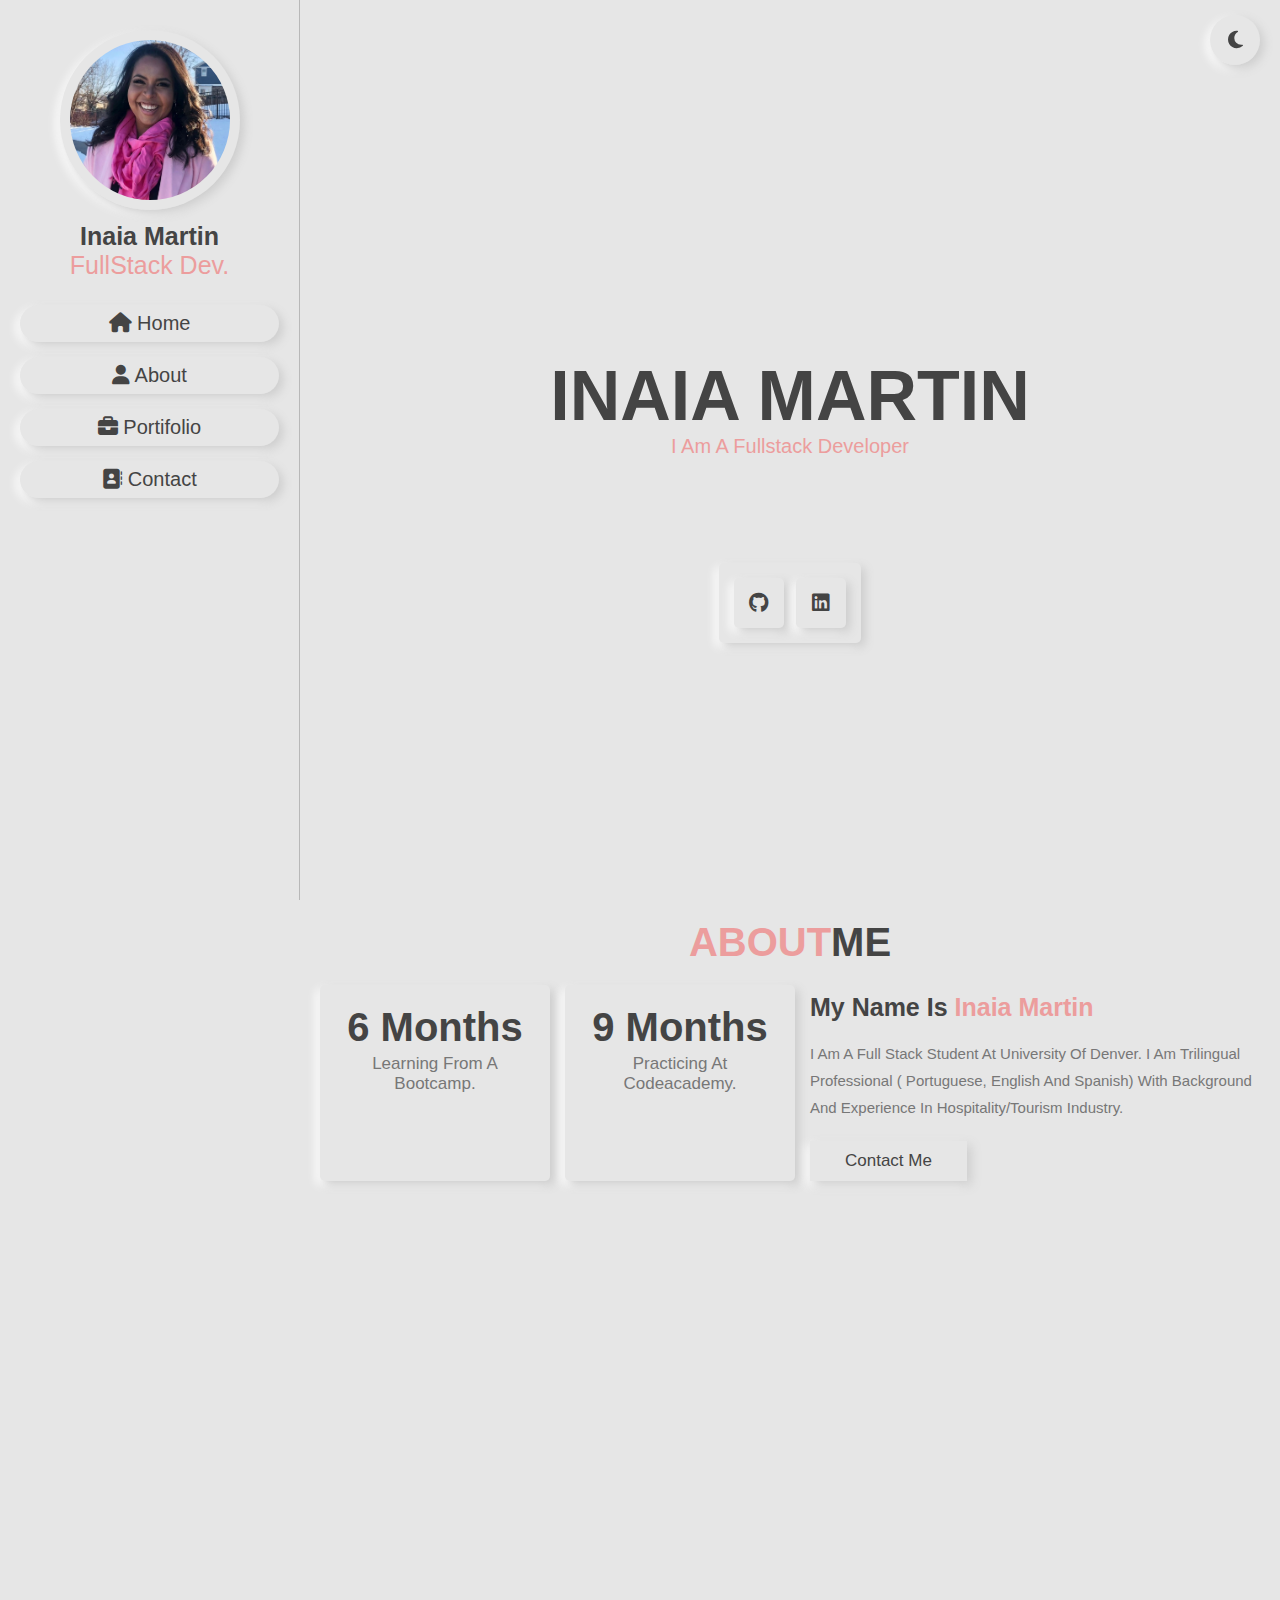
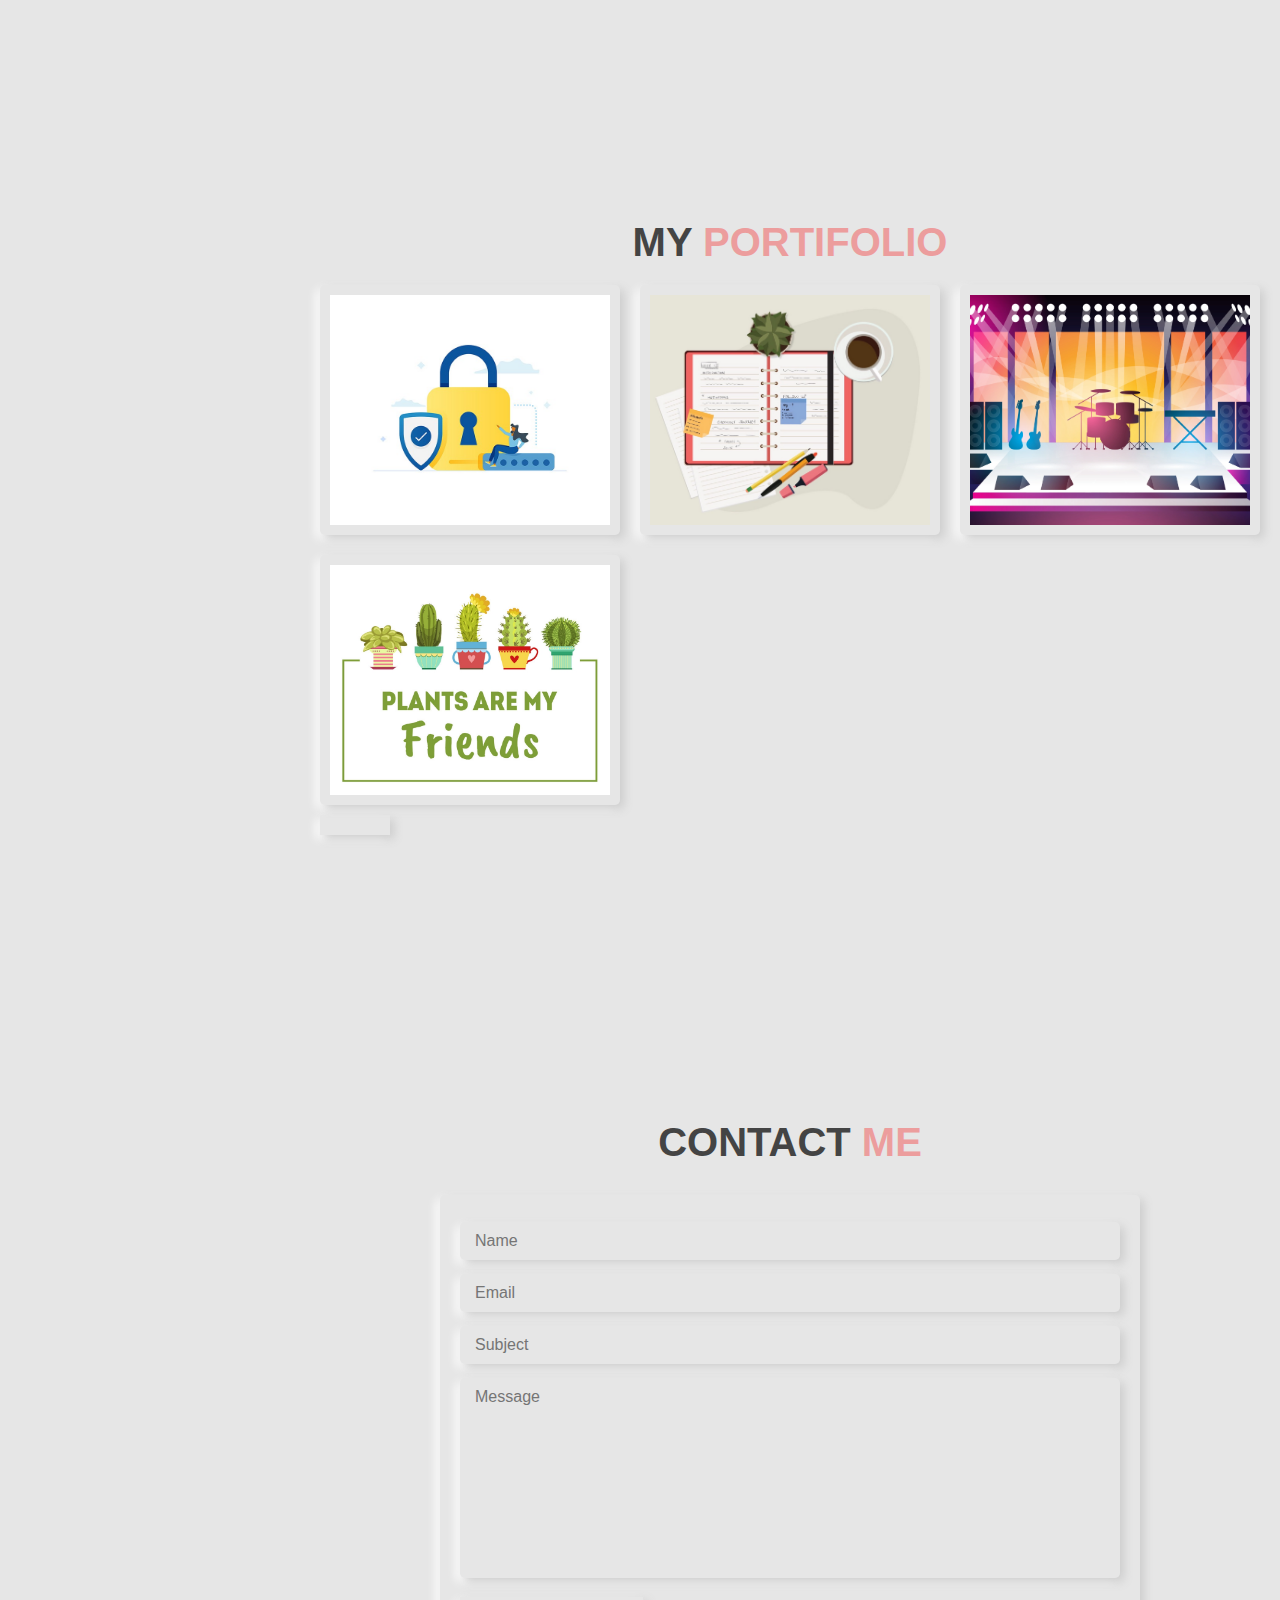
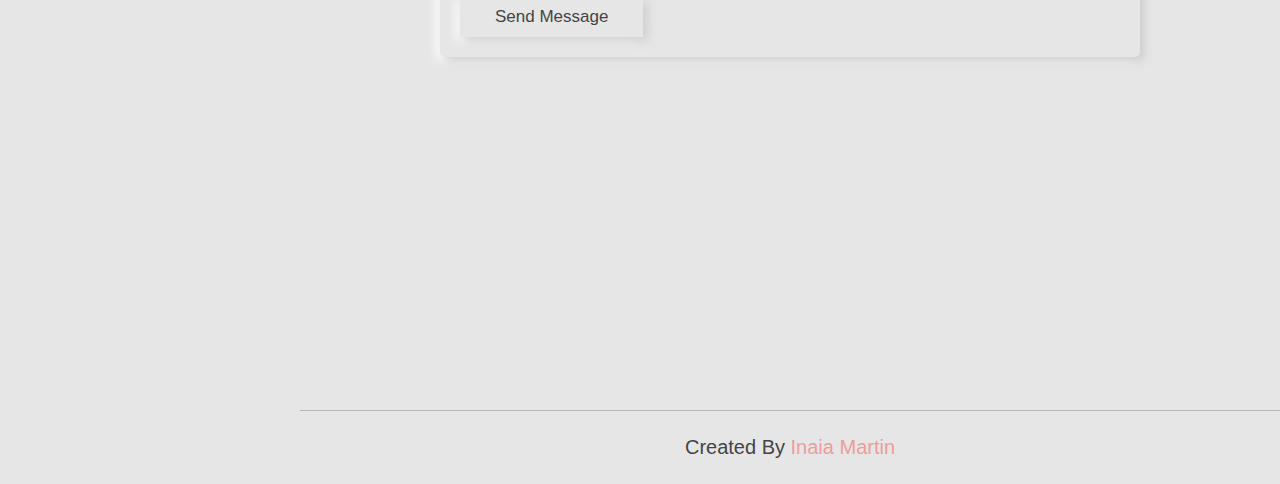
==== home.html @ fce3583e "updated files/folders" ====
<!DOCTYPE html>
<html lang="en">
<head>
    <meta charset="UTF-8">
    <meta http-equiv="X-UA-Compatible" content="IE=edge">
    <meta name="viewport" content="width=device-width, initial-scale=1.0">
    <title>Home</title>
  <!-- custom css file link  -->
    <link rel="stylesheet" href="css/style.css">

    <!-- font link-->
    <link rel="stylesheet"  href="https://cdnjs.cloudflare.com/ajax/libs/font-awesome/6.1.1/css/all.min.css">
</head>

<body>

<!-- header section-->

<header class="header">

<div class="user">
    <img src="./images/inaia.jpeg" alt ="">
    <h3>Inaia Martin</h3>
    <p>FullStack Dev.</p>
</div>
    <nav class ="navbar">
        <a href="#home"> <i class="fas fa-home"></i><span>                                        Home</span></a>
        <a href="#about"> <i class="fas fa-user"></i><span>                                      About</span></a>
        <a href="#portifolio"> <i class="fas fa-briefcase"></i><span>                            Portifolio</span></a>
        <a href="#contact"> <i class="fas fa-address-book"></i><span>                            Contact</span></a>
    </nav>
</header>

<div id="menu-btn" class="fas fa-bars"></div>

<!-- theme toggler -->
<div id="theme-toggler" class="fas fa-moon"></div>

<!-- home section -->
<section class="home" id="home">

    <div class="content">
        <h3> Inaia Martin</h3>
        <p>I am a fullstack developer</p>
        <a href="#home"></a>
    </div>

<div class="share">
    <a href="https://github.com/InaiaK" target="_blank" class="fab fa-github"></a>
    <a href="https://www.linkedin.com/in/inai%C3%A1-m-52660b16a/" target="_blank" class="fab fa-linkedin"></a>
</div>
</section>

<!-- About section -->

<section class="about" id="about">

    <h1 class="heading"><span>About</span>me</h1>

    <div class="row">
        <div class="box-container">
            <div class="box">
                <h3>6 months</h3>
                <p>learning from a bootcamp. </p>
                </div>
                <div class="box">
                    <h3>9 months</h3>
                    <p>practicing at Codeacademy.</p>
                    </div>
                    <div class="content">
                        <h3>my name is <span>Inaia Martin</span></h3>
                <p> I am a full stack student at University of Denver.
                    I am trilingual professional ( Portuguese, English and Spanish) with background and experience in hospitality/tourism industry.</p>
                    <a href="#about" class="btn">contact me</a>
                    </div>
            </div>
        </div>
    </div>
</section>

<!-- Portifolio section -->

<section class="portifolio" id="portifolio">

    <h1 class="heading"> my <span>portifolio</span></h1>

    <div class="box-container">

        <div class="box">
            <img src="images/password.jpeg" alt="password">
            <div class="content">
                <h3>
              <a href="https://inaiak.github.io/Password-generator/" target="_blank">Password-generator</a>
              <a href="https://github.com/InaiaK/Password-generator" target="_blank">(repo link)</a>
            </h3>
        </div>
        </div>
            <div class="box">
                <img src="images/notetaker.jpeg" alt="notetaker">
                <div class="content">
                    <h3>
                  <a href="https://tranquil-dawn-45157.herokuapp.com/" target="_blank">Note taker</a>
                  <a href="https://github.com/InaiaK/Note-Taker" target="_blank">(repo link)</a>
                </h3>
                </div>
            </div>


                <div class="box">
                    <img src="images/event2.webp" alt="event">
                    <div class="content">
                        <h3>
                      <a href="https://inaiak.github.io/eventListener/" target="_blank">eventListner</a>
                      <a href="https://github.com/InaiaK/eventListener" target="_blank">(repo link)</a>
                    </h3>
                    </div>
                </div>

                    <div class="box">
                        <img src="images/plants.jpg" alt="plants">
                        <div class="content">
                            <h3>
                          <a href=" https://plant-friend.herokuapp.com/" target="_blank">Plant Friend</a>
                          <a href="https://github.com/InaiaK/PlantFriend" target="_blank">(repo link)</a>
                        </h3>
                        </div>
                    </div>
    </div>
    <a href="#portifolio" class="btn"></a>
</section>


<!-- Contact section -->


<section class="contact" id="contact">

    <h1 class="heading"> contact <span>me </span></h1>

    <form action="https://formsubmit.co/inaia5martin@gmail.com" method="POST" enctype="text/plain">  
        <input type="text" name="name" placeholder="Name" class="box" required>
        <input type="email" name="email" placeholder="Email" class="box" required>
        <input type="text" name="subject" placeholder="Subject" class="box" required>
        <textarea name="message" class="box" placeholder="Message" id="" cols="30" rows="10"></textarea>
        <input type="submit" value="send message" class="btn">

    </form>
    <a href="#contact"></a>
</section>

<!-- Credits section -->

<div class="credits"> created by <span>inaia martin</span></div>



    <!-- js file link-->
    <script type="text/javascript" src="script.js"></script>
</body>
</html>
---- css/style.css ----
@import url('https://fonts.googleapis.com/css2?family=Dancing+Script:wght@600&family=Hind+Siliguri:wght@300;600&family=Inspiration&family=Lobster&family=Roboto+Slab:wght@300&family=Rubik:ital,wght@0,500;1,300&display=swap');

:root{
    --pink: #ec9d9d;
    --black:#444;
    --light-color:#777;
    --bg-color:#e6e6e6;
    --border:.1rem solid rgba(0,0,0,.2);
    --box-shadow:.4rem .4rem 1rem #ccc,
                  -.4rem .4rem 1rem #fff;
    --box-shadow-inset:.4rem .4rem 1rem #ccc inset,
                 -.4rem .4rem 1rem #fff inset;
}

*{
    font-family: 'Dancing', arial;
    margin:0; padding:0;
    box-sizing: border-box;
    outline: none; border:none;
    text-decoration: none;
    text-transform: capitalize;
    transition: .2s linear;
}

html{
    font-size: 62.5% ;
    overflow-x: hidden;
    scroll-behavior: smooth;
}

body{
    background: var(--bg-color);
    padding-left: 30rem;
}

body.active{
    --black:#fff;
    --light-color:#ddd;
    --bg-color:#222;
    --border:.1rem solid rgba(0,0,0,.4);
    --box-shadow:.4rem .4rem 1rem #111,
                  -.4rem .4rem 1rem #333;
    --box-shadow-inset:.4rem .4rem 1rem #111 inset,
                 -.4rem .4rem 1rem #333 inset;

}

section{
    min-height: 100vh ;
    padding:2rem;
}

.btn{
    margin-top: 1rem;
    display:inline-block;
    padding:1rem 3.5rem;
    border-right: .5rem;
    font-size: 1.7rem;
    cursor:pointer;
    background: none;
    color:var(--black);
    box-shadow: var(--box-shadow);
}

.btn:hover{
    box-shadow: var(--box-shadow-inset);
    color:var(--pink);
}

.heading{
    text-align: center;
    font-size: 4rem;
    color:var(--black);
    text-transform: uppercase;
    padding-bottom: 2rem;
}

.heading span{
    color:var(--pink);
    text-transform: uppercase;
}

.header{
    position: fixed;
    top:0; left:0;
    z-index:999;
    background: var(--bg-color);
    width: 30rem;
    border-right: var(--border);
    height: 100%;
    padding:2rem;
    text-align: center;
}

.header .user img{
    border-radius: 50%;
    margin:1rem 0;
    border:1rem solid transparent;
    border-right: 50%;
    height: 18rem;
    width:18rem;
    box-shadow: var(--box-shadow) ;
}

.header .user h3{
    color:var(--black);
    font-size:2.5rem;
}

.header .user p{
    color:var(--pink);
    font-size:2.5rem;
}

.header .navbar{
    padding-top:1rem;
}

.header .navbar a{
    display: block;
    margin:1.5rem 0;
    padding: .7rem;
    border-radius: 5rem;
    font-size: 2rem;
    box-shadow: var(--box-shadow);
    color:var(--black);
}

.header .navbar a:hover{
    box-shadow: var(--box-shadow-inset);
}

#menu-btn{
    position: fixed;
    top:1.5rem; left: 2rem;
    z-index: 1000;
    height: 5rem;
    width: 5rem;
    line-height: 5rem;
    border-radius: 50%;
    font-size: 2rem;
    cursor: pointer;
    box-shadow: var(--box-shadow);
    text-align: center;
    color: var(--black);
    display: none;
}

#menu-btn:hover{
    color:var(--pink);
    box-shadow: var(--box-shadow-inset);
}

#theme-toggler{
    position: fixed;
    top:1.5rem; right: 2rem;
    z-index: 1000;
    height: 5rem;
    width: 5rem;
    line-height: 5rem;
    border-radius: 50%;
    font-size: 2rem;
    cursor: pointer;
    box-shadow: var(--box-shadow);
    text-align: center;
    color: var(--black);   
}


#theme-toggler:hover{
    color:var(--pink);
    box-shadow: var(--box-shadow-inset);
}

.home{
    display: flex;
    flex-flow: column;
    align-items: center;
    justify-content: center;
    text-align: center;
}

.home .content h3{
    font-size: 7rem;
    color:var(--black);
    line-height: 1.1;
    text-transform: uppercase;
}

.home .content p{
    font-size: 2rem;
    color:var(--pink);
    padding-bottom: .5rem;
}


.home .share{
    position: relative;
    top:10rem;
    border-radius: .5rem;
    box-shadow: var(--box-shadow);
    padding: 1rem;
}

.home .share a{
    height: 5rem;
    width: 5rem;
    line-height: 5rem;
    box-shadow: var(--box-shadow);
    margin:.5rem;
    font-size: 2rem;
    color:var(--black);
    border-radius: .5rem;
}

.home .share a:hover{
    box-shadow: var(--box-shadow);
    color:var(--pink);
}

.about .row{
    display: flex;
    align-items: center;
    flex-wrap: wrap-reverse;
    gap:2rem;
}

.about .row .box-container{
    flex:1 1 40rem;
    display: flex;
    gap: 1.5rem;
    flex-wrap: wrap;
}

.about .row .box-container .box{
flex:1 1 18rem;
text-align: center;
padding:2rem;
border-radius: .5rem;
box-shadow: var(--box-shadow);
}

.about .row .box-container .box h3{
    font-size: 4rem;
    color:var(--black);
    line-height: 1.1;
}

.about .row .box-container .box p{
    font-size: 1.7rem;
    color:var(--light-color);
    padding:.5rem 0;
}


.about .row .content{
    flex:1 1 40rem;
}

.about .row .content h3{
  font-size: 2.5rem;
  color:var(--black);
  line-height: 1.8;
}

.about .row .content h3 span{
    color:var(--pink);

  }

.about .row .content p{
    font-size: 1.5rem;
    color:var(--light-color);
    line-height: 1.8;
    padding:1rem 0;
  }

  .portifolio .box-container{
      display:grid;
      grid-template-columns: repeat(auto-fit,minmax(27rem,1fr));
      gap: 2rem;
  }

  .portifolio .box-container .box{
    height: 25rem;
    border-radius: .5rem;
    overflow: hidden;
    box-shadow: var(--box-shadow);
    position: relative;
    border:1rem solid transparent;
}

.portifolio .box-container .box img{
    height: 100%;
    width: 100%;
    object-fit: cover;
}

.portifolio .box-container .box .content{
position: absolute;
top:0; left:0;
height: 100%;
width: 100%;
background: var(--bg-color);
display: grid;
place-items: center;
transform: scale(0);
}
.portifolio .box-container .box:hover .content{
    transform: scale(1);

}

.portifolio .box-container .box .content .h3{
    font-size: 3rem;
    color:var(--black);
    text-transform: uppercase;
    transform: translateY(-5rem);
    opacity: 0;
    transition-delay: .3s;
}

.portifolio .box-container .box:hover .content .h3{
    transform: translateY(0rem);
    opacity: 0;
}

.contact form{
    margin: 1rem auto;
    max-width: 70rem;
    border-radius: .5rem;
    box-shadow: var(--box-shadow);
    padding:2rem;
}

.contact form .box{
    padding: 1rem 1.5rem;
    width: 100%;
    background: none;
    color:var(--black);
    font-size: 1.6rem;
    text-transform: none;
    margin:.7rem 0;
    box-shadow: var(--box-shadow);
    border-radius: .5rem;
}

.contact form textarea{
    height: 20rem;
    resize: none;

}

.contact form .box:focus{
    box-shadow: var(--box-shadow-inset);
}

.credits{
    font-size: 2rem;
    text-align: center;
    padding:2.5rem 1rem;
    margin-top: 1rem;
    border-top: var(--border);
    color:var(--black)
}

.credits span{
    color:var(--pink)
}



/* media queries */
@media (max-width:991px){

    html{
        font-size: 55% ;
    }

    body{
        padding-left: 0;
    }
    .header{
        left: -110%;
    }
    .header.active{
        left:0%;
        transition:.4s linear;
    }
    #menu-btn{
        display:initial;
    }    
}

@media (max-width:450px){
    html{
        font-size: 50% ;
    }
    .header{
        width: 100%;
        border-right: 0;
    }
}
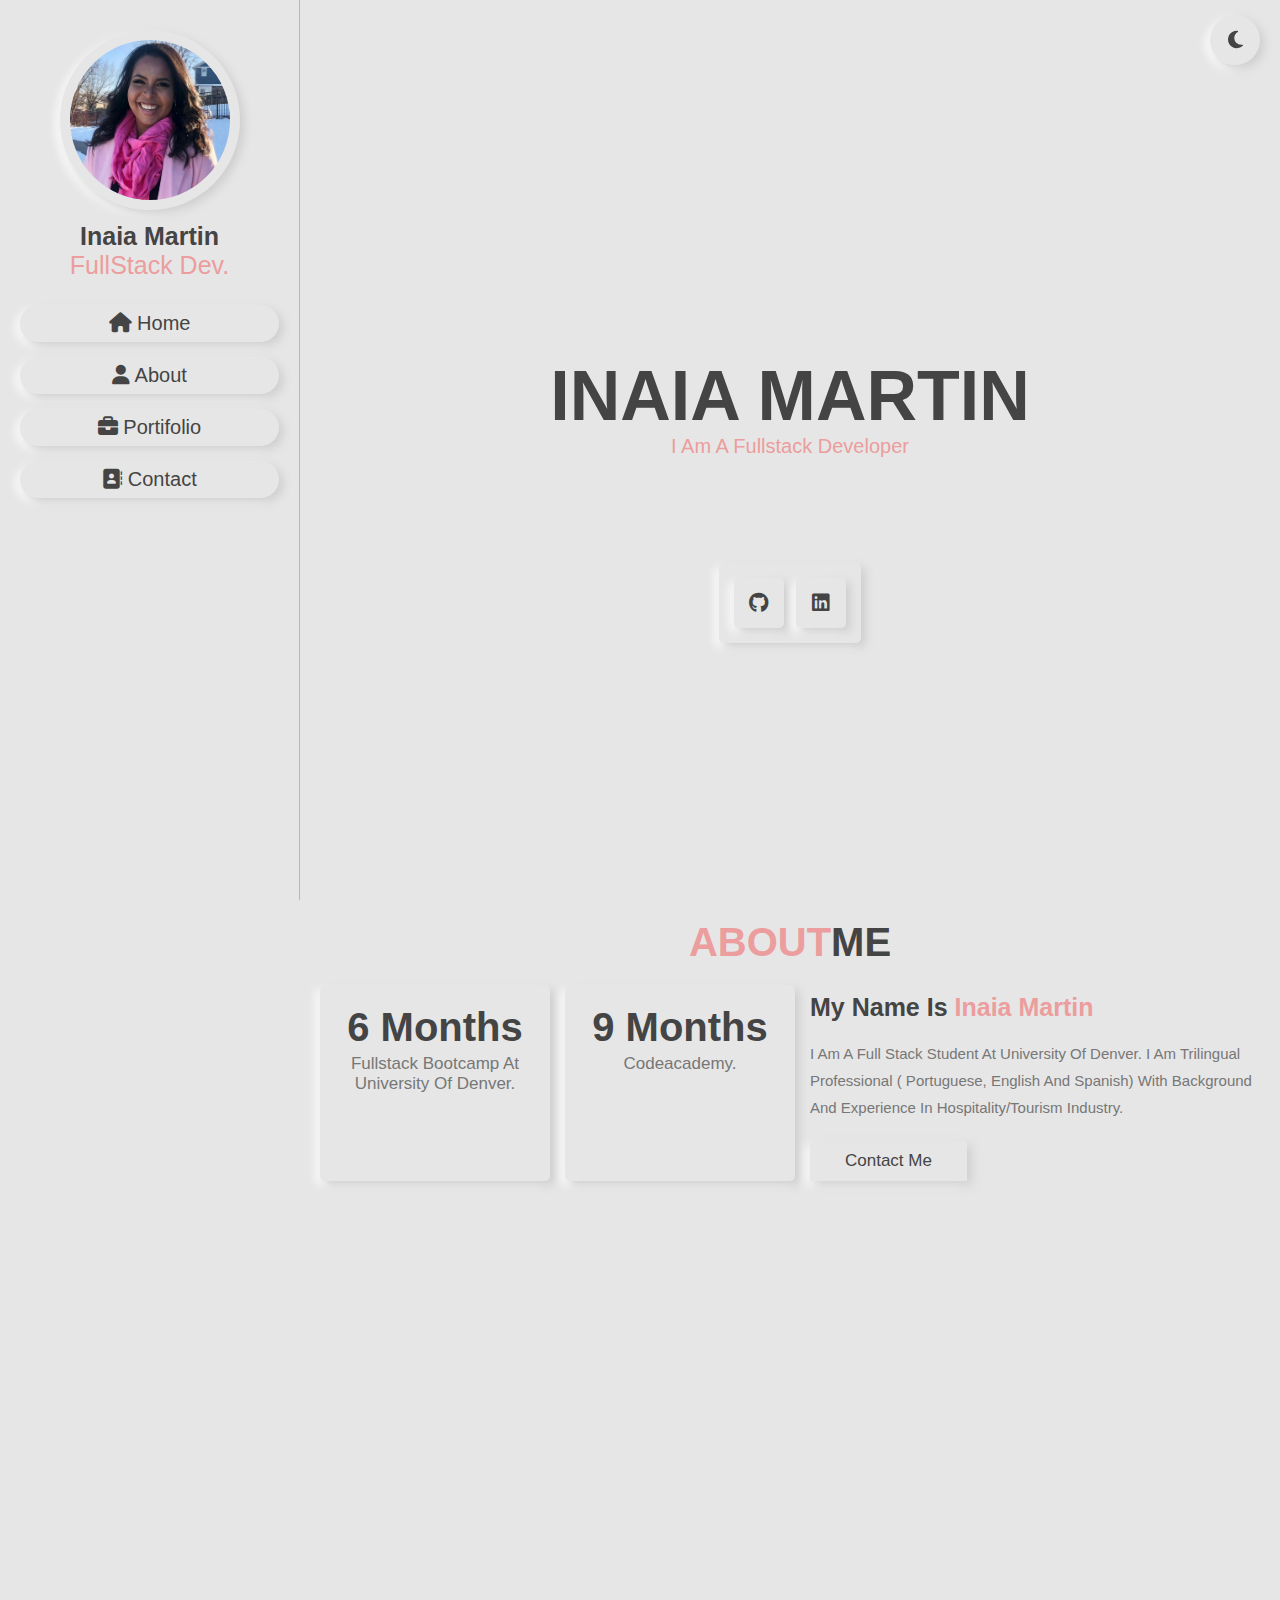
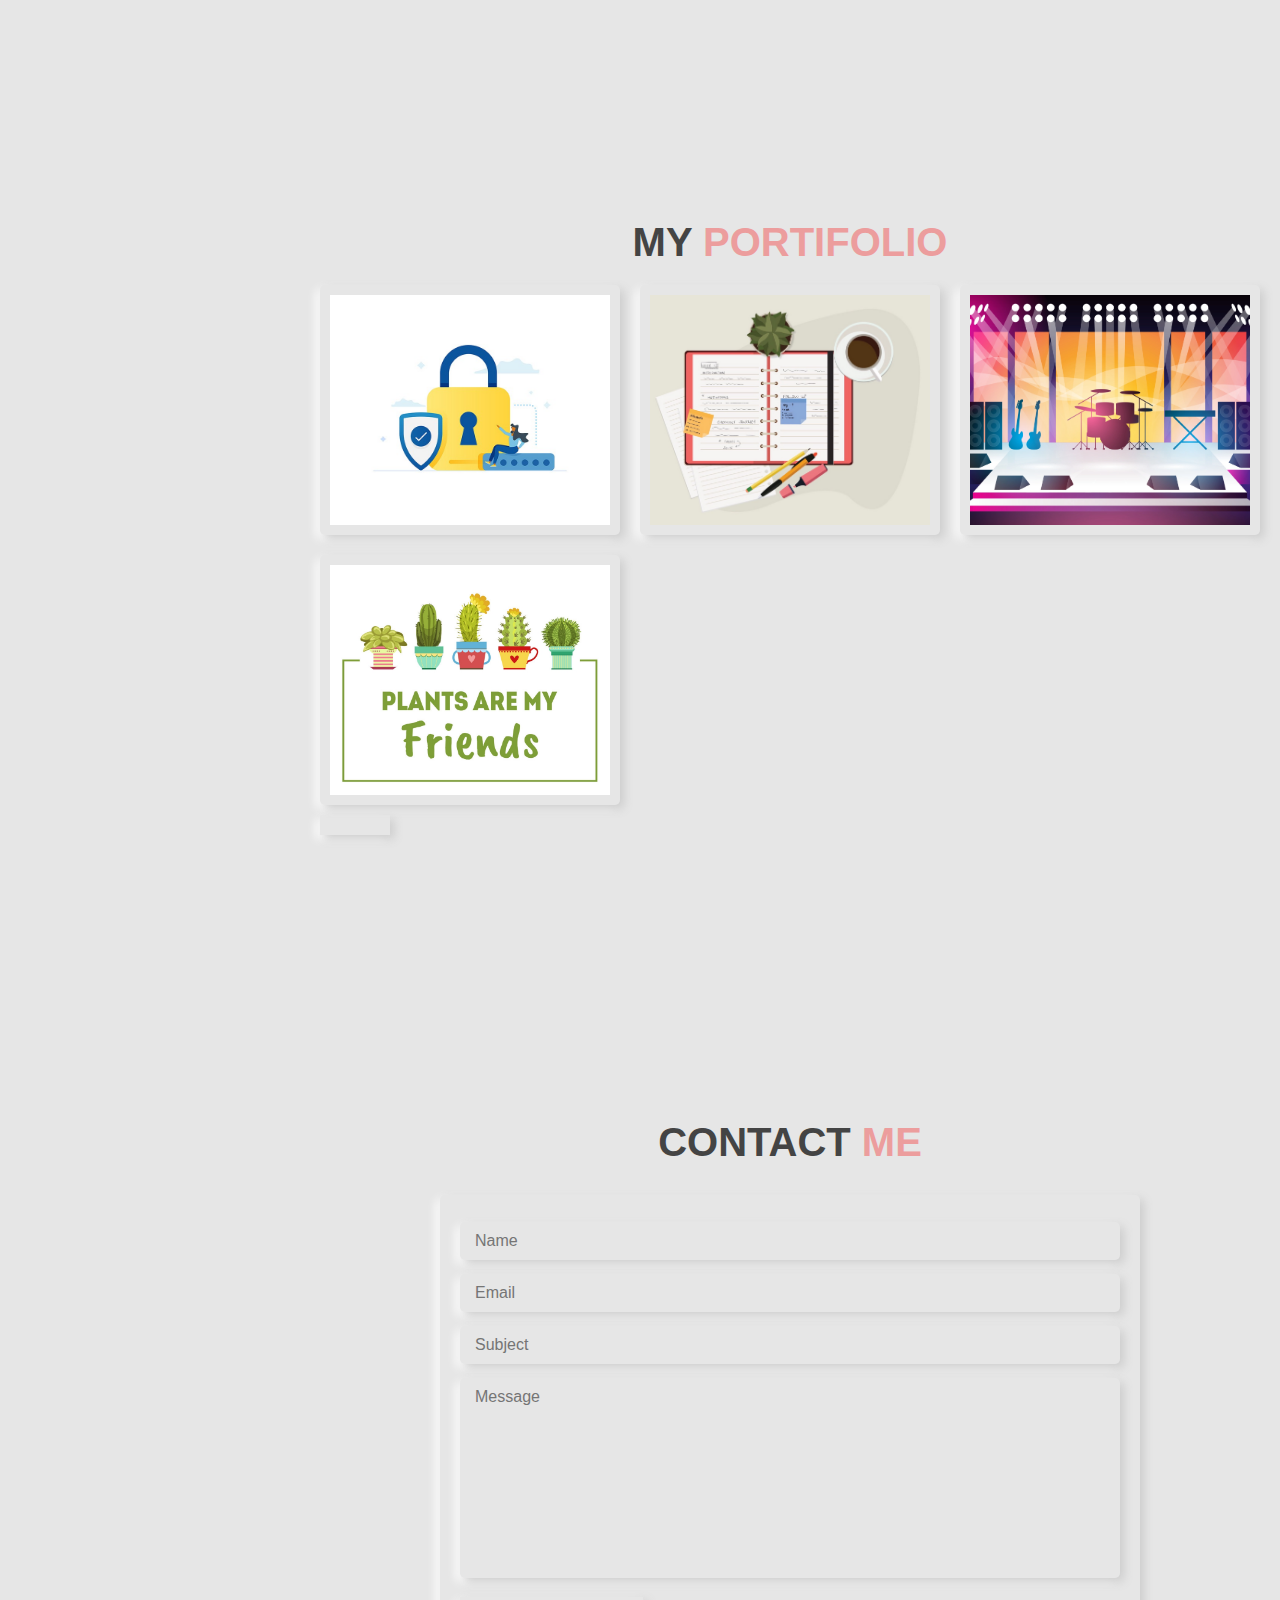
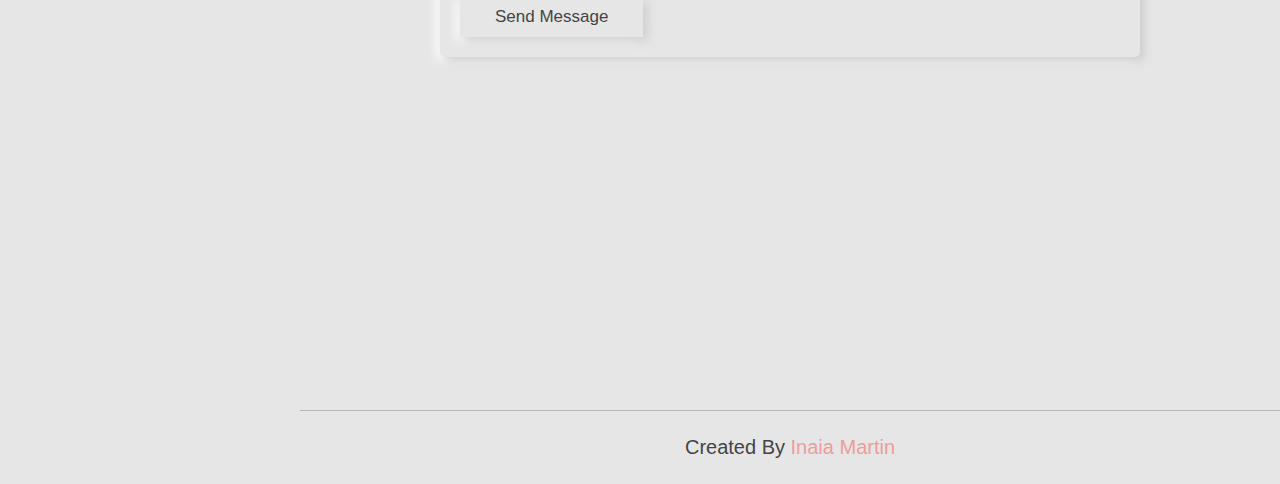
==== commit 9241956f: "about" ====
--- a/home.html
+++ b/home.html
@@ -61,11 +61,11 @@
         <div class="box-container">
             <div class="box">
                 <h3>6 months</h3>
-                <p>learning from a bootcamp. </p>
+                <p>Fullstack bootcamp at University of Denver. </p>
                 </div>
                 <div class="box">
                     <h3>9 months</h3>
-                    <p>practicing at Codeacademy.</p>
+                    <p>Codeacademy.</p>
                     </div>
                     <div class="content">
                         <h3>my name is <span>Inaia Martin</span></h3>
